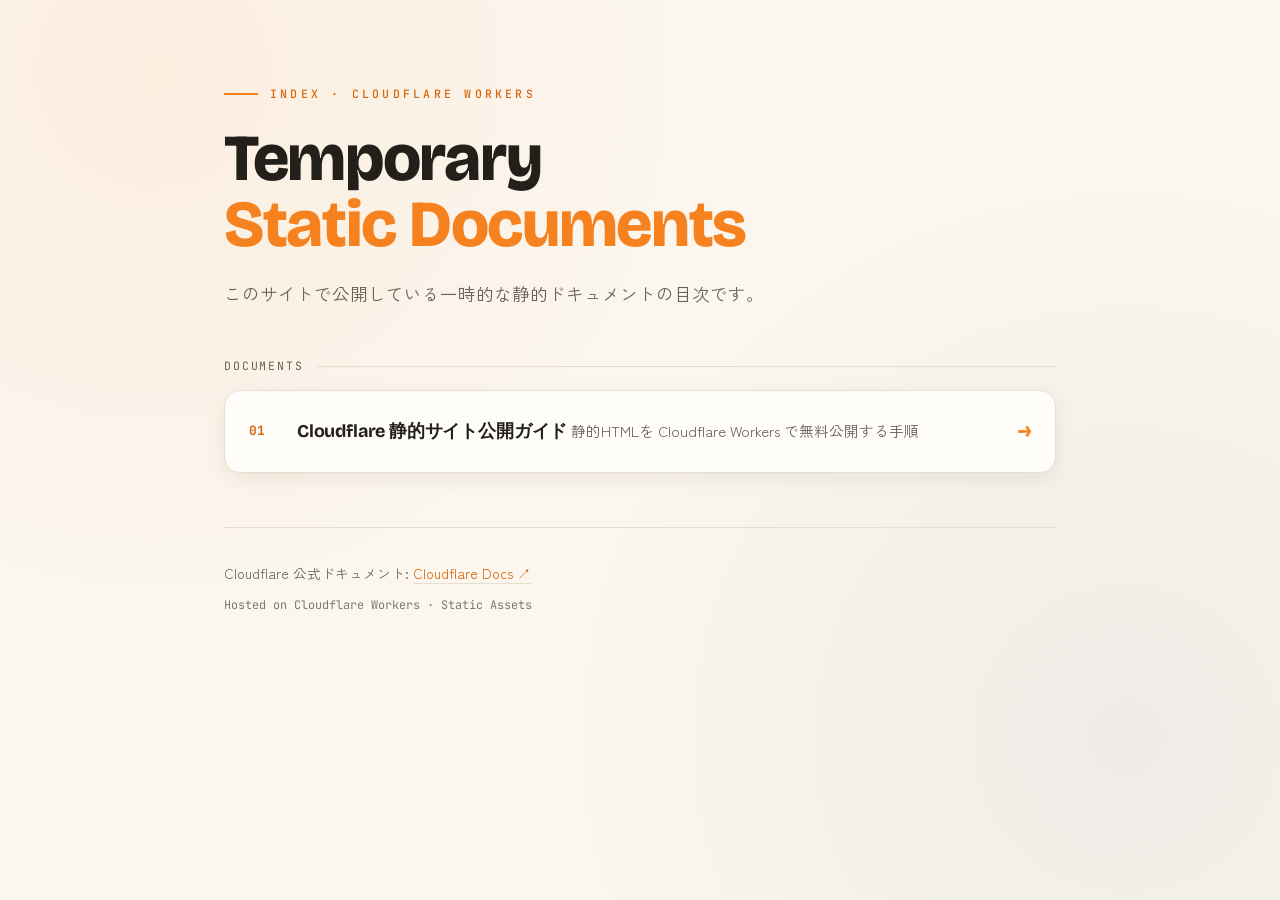
==== public/index.html @ 0d629033 "Add initial static site structure with HTML documents and styles" ====
<!DOCTYPE html>
<html lang="ja">
<head>
<meta charset="UTF-8">
<meta name="viewport" content="width=device-width, initial-scale=1.0">
<title>Temporary Static Documents</title>
<link rel="preconnect" href="https://fonts.googleapis.com">
<link rel="preconnect" href="https://fonts.gstatic.com" crossorigin>
<link href="https://fonts.googleapis.com/css2?family=Bricolage+Grotesque:opsz,wght@12..96,400;12..96,600;12..96,800&family=Zen+Kaku+Gothic+New:wght@400;500;700;900&family=JetBrains+Mono:wght@400;500;700&display=swap" rel="stylesheet">
<link rel="stylesheet" href="css/style.css">
</head>
<body>
<div class="wrap">

  <header>
    <div class="kicker">Index · Cloudflare Workers</div>
    <h1>Temporary<br><span class="orange">Static Documents</span></h1>
    <p class="sub">このサイトで公開している一時的な静的ドキュメントの目次です。</p>
  </header>

  <!-- 新しいドキュメントを追加するときは、この <ul class="docs"> に <li><a> を1つ足すだけ -->
  <div class="count">Documents</div>
  <ul class="docs">
    <li>
      <a class="doc" href="cloudflare-guide.html">
        <span class="idx">01</span>
        <span class="meta">
          <span class="title">Cloudflare 静的サイト公開ガイド</span>
          <span class="desc">静的HTMLを Cloudflare Workers で無料公開する手順</span>
        </span>
        <span class="go">→</span>
      </a>
    </li>
  </ul>

  <footer>
    <p>Cloudflare 公式ドキュメント: <a href="https://developers.cloudflare.com/" target="_blank" rel="noopener">Cloudflare Docs ↗</a></p>
    <div class="conf">Hosted on Cloudflare Workers · Static Assets</div>
  </footer>

</div>
</body>
</html>
---- public/css/style.css ----
/* ============================================================
   Temporary Static Documents — 共通スタイル
   このサイトの全ドキュメントが同じテイストを共有します。
   ============================================================ */

:root{
  --bg:#FBF6EE;--paper:#FFFDF9;--ink:#23201B;--ink-soft:#6B6358;
  --line:#E7DECF;--orange:#F6821F;--orange-deep:#D9650A;--blue:#2C4A6E;
  --shadow:rgba(60,46,20,.08);
}
*{box-sizing:border-box;margin:0;padding:0;}
html{scroll-behavior:smooth;}
body{
  font-family:"Zen Kaku Gothic New",sans-serif;background:var(--bg);color:var(--ink);
  line-height:1.75;-webkit-font-smoothing:antialiased;min-height:100vh;
  background-image:
    radial-gradient(circle at 12% 8%, rgba(246,130,31,.07), transparent 38%),
    radial-gradient(circle at 88% 82%, rgba(44,74,110,.06), transparent 42%);
  background-attachment:fixed;
}
.wrap{max-width:880px;margin:0 auto;padding:0 24px;}

/* ---------- 共通ヘッダー ---------- */
header{padding:84px 0 0;}
.kicker{
  font-family:"JetBrains Mono",monospace;font-size:.72rem;letter-spacing:.28em;
  text-transform:uppercase;color:var(--orange-deep);font-weight:500;
  display:flex;align-items:center;gap:12px;margin-bottom:22px;
}
.kicker::before{content:"";width:34px;height:2px;background:var(--orange);display:inline-block;}
h1{font-family:"Bricolage Grotesque",sans-serif;font-weight:800;
  font-size:clamp(2.4rem,6.5vw,4.1rem);line-height:1;letter-spacing:-.02em;}
h1 .orange{color:var(--orange);}
.sub{font-size:1.1rem;color:var(--ink-soft);margin-top:22px;font-weight:400;}

/* ---------- 用意するもの ---------- */
.prereq{background:var(--paper);border:1px solid var(--line);border-radius:16px;
  padding:24px 26px;margin:32px 0 40px;box-shadow:0 6px 20px var(--shadow);}
.prereq h3{font-family:"Bricolage Grotesque",sans-serif;font-size:1.05rem;font-weight:600;
  margin-bottom:12px;display:flex;align-items:center;gap:8px;}
.prereq h3 span{width:8px;height:8px;background:var(--orange);border-radius:50%;}
.prereq ul{list-style:none;display:grid;gap:8px;}
.prereq li{padding-left:24px;position:relative;font-size:.96rem;color:var(--ink-soft);}
.prereq li::before{content:"✓";position:absolute;left:0;color:var(--orange);font-weight:700;}
.prereq li b{color:var(--ink);}

/* ---------- セクション見出し ---------- */
.sec-h{font-family:"Bricolage Grotesque",sans-serif;font-weight:700;font-size:1.5rem;
  letter-spacing:-.01em;margin:18px 0 8px;display:flex;align-items:center;gap:12px;flex-wrap:wrap;}
.sec-h .bar{width:10px;height:10px;background:var(--orange);border-radius:50%;flex-shrink:0;}
.sec-h .once{font-family:"JetBrains Mono",monospace;font-size:.6rem;letter-spacing:.12em;
  text-transform:uppercase;color:#fff;background:var(--orange-deep);padding:4px 9px;
  border-radius:6px;font-weight:700;}
.sec-lead{color:var(--ink-soft);font-size:.97rem;margin-bottom:8px;}

/* ---------- URL構造の図解 ---------- */
.anatomy{background:var(--paper);border:1px solid var(--line);border-radius:18px;
  padding:30px 26px;margin:22px 0 26px;box-shadow:0 6px 20px var(--shadow);}
.url-line{font-family:"JetBrains Mono",monospace;font-size:clamp(.85rem,2.6vw,1.3rem);
  font-weight:700;display:flex;flex-wrap:wrap;align-items:flex-end;gap:2px;justify-content:center;
  line-height:1.4;}
.seg{display:inline-flex;flex-direction:column;align-items:center;gap:8px;padding-top:4px;}
.seg .txt{padding:4px 8px;border-radius:7px;}
.seg.s1 .txt{background:rgba(246,130,31,.16);color:var(--orange-deep);}
.seg.s2 .txt{background:rgba(44,74,110,.14);color:var(--blue);}
.seg.s3 .txt{color:var(--ink-soft);}
.seg .tag{font-family:"Zen Kaku Gothic New",sans-serif;font-size:.64rem;font-weight:700;
  letter-spacing:.04em;white-space:nowrap;}
.seg.s1 .tag{color:var(--orange-deep);}
.seg.s2 .tag{color:var(--blue);}
.seg.s3 .tag{color:var(--ink-soft);}
.dot{color:var(--ink-soft);font-weight:700;align-self:flex-end;padding-bottom:6px;}

/* ---------- ステップリスト ---------- */
ol.steps{list-style:none;counter-reset:step;margin-top:24px;}
ol.steps>li{counter-increment:step;position:relative;padding:0 0 32px 64px;}
ol.steps>li::before{content:counter(step);position:absolute;left:0;top:-2px;
  width:42px;height:42px;border-radius:50%;background:var(--paper);
  border:2px solid var(--orange);color:var(--orange-deep);
  font-family:"Bricolage Grotesque",sans-serif;font-weight:800;font-size:1.15rem;
  display:flex;align-items:center;justify-content:center;box-shadow:0 4px 14px var(--shadow);}
ol.steps>li::after{content:"";position:absolute;left:20px;top:44px;bottom:4px;width:2px;
  background:linear-gradient(var(--line),transparent);}
ol.steps>li:last-child::after{display:none;}
.step-title{font-weight:700;font-size:1.06rem;margin-bottom:4px;}
.step-body{color:var(--ink-soft);font-size:.97rem;}
.step-body b{color:var(--ink);font-weight:700;}

/* ---------- インラインUI要素 ---------- */
.ui{font-family:"JetBrains Mono",monospace;font-size:.8rem;background:#F0E8D8;
  border:1px solid var(--line);border-radius:6px;padding:2px 8px;color:var(--blue);
  white-space:nowrap;font-weight:500;}
.arrow{color:var(--orange);font-weight:700;margin:0 2px;}

/* ---------- コードブロック ---------- */
pre{background:#221F1A;border-radius:14px;padding:20px 22px;margin-top:14px;
  overflow-x:auto;box-shadow:0 10px 30px rgba(40,30,10,.18);position:relative;}
pre code{font-family:"JetBrains Mono",monospace;font-size:.82rem;color:#F3ECDD;
  line-height:1.85;display:block;}
pre .cmt{color:#7E9B6C;}
pre .cmd{color:#F6A04C;}
pre .key{color:#9CC4E4;}
pre .str{color:#E4C07A;}
.terminal-dot{position:absolute;top:14px;right:16px;display:flex;gap:6px;}
.terminal-dot i{width:9px;height:9px;border-radius:50%;display:block;opacity:.55;}
.terminal-dot i:nth-child(1){background:#FF5F56;}
.terminal-dot i:nth-child(2){background:#FFBD2E;}
.terminal-dot i:nth-child(3){background:#27C93F;}

/* ---------- 補足ノート ---------- */
.note{display:flex;gap:14px;background:var(--paper);border:1px solid var(--line);
  border-left:4px solid var(--orange);border-radius:12px;padding:16px 18px;margin-top:14px;
  font-size:.92rem;color:var(--ink-soft);}
.note b{color:var(--ink);font-weight:700;}
.note .ic{font-family:"Bricolage Grotesque",sans-serif;font-weight:800;color:var(--orange-deep);
  font-size:1.1rem;flex-shrink:0;}

/* ---------- 結果（公開URL） ---------- */
.result{margin-top:6px;background:linear-gradient(135deg,#FFF4E6,#FFFDF9);
  border:1px dashed var(--orange);border-radius:14px;padding:18px 22px;}
.result .lbl{font-family:"JetBrains Mono",monospace;font-size:.68rem;letter-spacing:.16em;
  text-transform:uppercase;color:var(--orange-deep);}
.result .url{font-family:"JetBrains Mono",monospace;font-size:1rem;color:var(--ink);
  font-weight:700;margin-top:6px;word-break:break-all;}

.divider{height:1px;background:var(--line);margin:50px 0 0;}

/* ---------- タブ ---------- */
.tabs{display:flex;gap:6px;margin:4px 0 30px;flex-wrap:wrap;position:sticky;top:0;
  background:var(--bg);padding:14px 0;z-index:20;border-bottom:1px solid var(--line);}
.tab{font-family:"Zen Kaku Gothic New",sans-serif;font-weight:700;font-size:.92rem;
  border:1px solid var(--line);background:var(--paper);color:var(--ink-soft);
  padding:11px 18px;border-radius:12px;cursor:pointer;transition:.18s;
  display:flex;align-items:center;gap:9px;}
.tab .n{font-family:"JetBrains Mono",monospace;font-size:.72rem;opacity:.6;}
.tab:hover{border-color:var(--orange);color:var(--ink);}
.tab.active{background:var(--ink);color:#fff;border-color:var(--ink);}
.tab.active .n{opacity:.7;}
.panel{display:none;animation:fade .4s ease;}
.panel.active{display:block;}
@keyframes fade{from{opacity:0;transform:translateY(8px);}to{opacity:1;transform:none;}}
.panel-head h2{font-family:"Bricolage Grotesque",sans-serif;font-weight:600;
  font-size:1.5rem;letter-spacing:-.01em;}
.panel-head p{color:var(--ink-soft);font-size:.96rem;margin-top:6px;}

/* ---------- 目次（index）の文書カード ---------- */
.count{font-family:"JetBrains Mono",monospace;font-size:.72rem;letter-spacing:.16em;
  text-transform:uppercase;color:var(--ink-soft);margin:46px 0 14px;
  display:flex;align-items:center;gap:12px;}
.count::after{content:"";flex:1;height:1px;background:var(--line);}
.docs{list-style:none;display:grid;gap:14px;}
.doc{display:flex;align-items:center;gap:18px;text-decoration:none;color:inherit;
  background:var(--paper);border:1px solid var(--line);border-radius:16px;
  padding:22px 24px;box-shadow:0 6px 20px var(--shadow);
  transition:transform .16s ease,border-color .16s ease,box-shadow .16s ease;}
.doc:hover{transform:translateY(-2px);border-color:var(--orange);box-shadow:0 12px 28px var(--shadow);}
.doc .idx{font-family:"JetBrains Mono",monospace;font-size:.8rem;font-weight:700;
  color:var(--orange-deep);flex-shrink:0;width:30px;}
.doc .meta{flex:1;min-width:0;}
.doc .title{font-family:"Bricolage Grotesque",sans-serif;font-weight:700;
  font-size:1.12rem;letter-spacing:-.01em;}
.doc .desc{color:var(--ink-soft);font-size:.92rem;margin-top:3px;}
.doc .go{font-family:"Bricolage Grotesque",sans-serif;font-weight:800;font-size:1.3rem;
  color:var(--orange);flex-shrink:0;transition:transform .16s ease;}
.doc:hover .go{transform:translateX(4px);}

/* ---------- フッター ---------- */
footer{margin-top:54px;padding:34px 0 70px;border-top:1px solid var(--line);
  color:var(--ink-soft);font-size:.85rem;}
footer a{color:var(--orange-deep);text-decoration:none;border-bottom:1px solid var(--line);}
footer a:hover{border-color:var(--orange);}
.conf{font-family:"JetBrains Mono",monospace;font-size:.74rem;margin-top:10px;opacity:.85;line-height:1.7;}
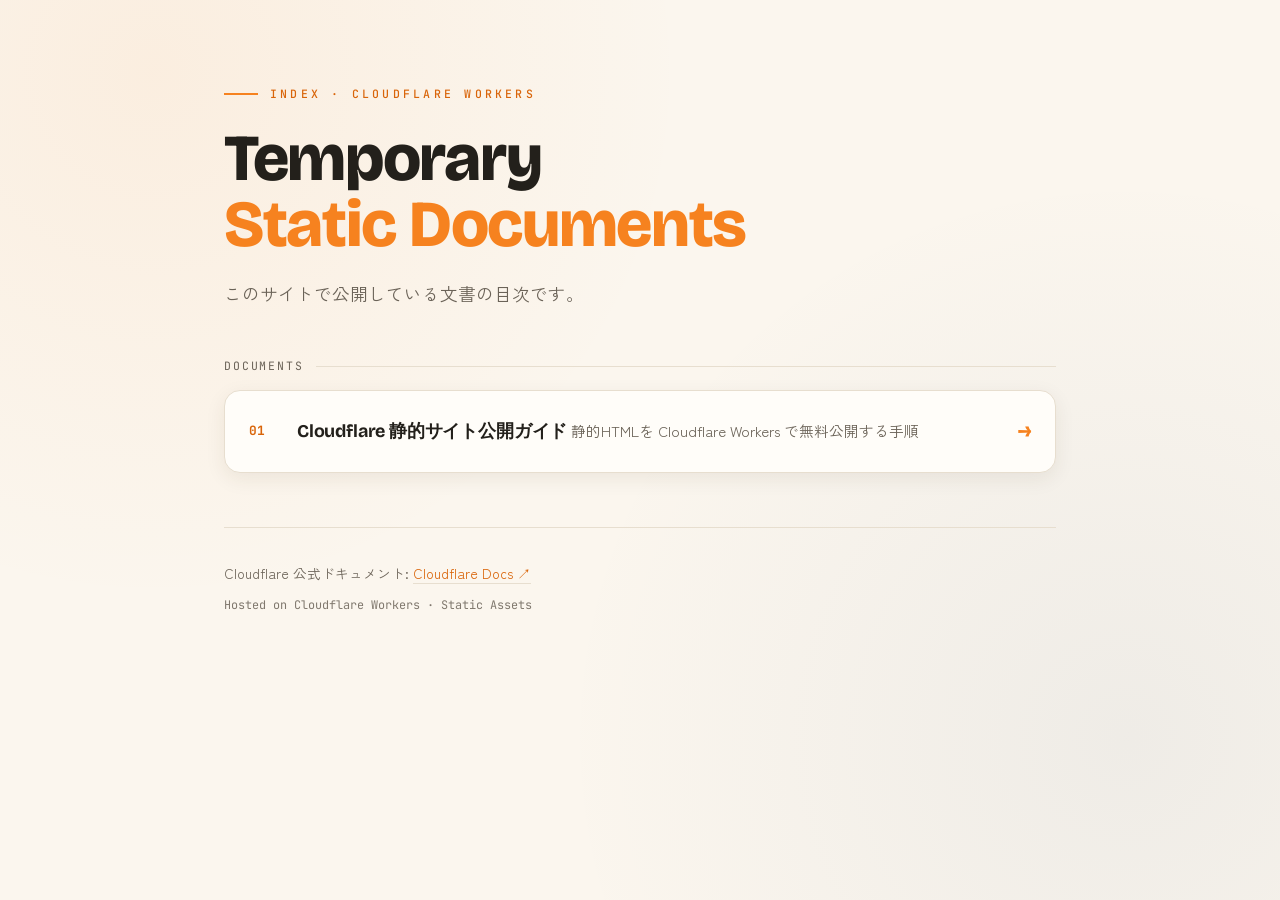
==== commit 770aa563: "Update subtitle in index.html for clarity on document purpose" ====
--- a/public/index.html
+++ b/public/index.html
@@ -15,7 +15,7 @@
   <header>
     <div class="kicker">Index · Cloudflare Workers</div>
     <h1>Temporary<br><span class="orange">Static Documents</span></h1>
-    <p class="sub">このサイトで公開している一時的な静的ドキュメントの目次です。</p>
+    <p class="sub">このサイトで公開している文書の目次です。</p>
   </header>
 
   <!-- 新しいドキュメントを追加するときは、この <ul class="docs"> に <li><a> を1つ足すだけ -->
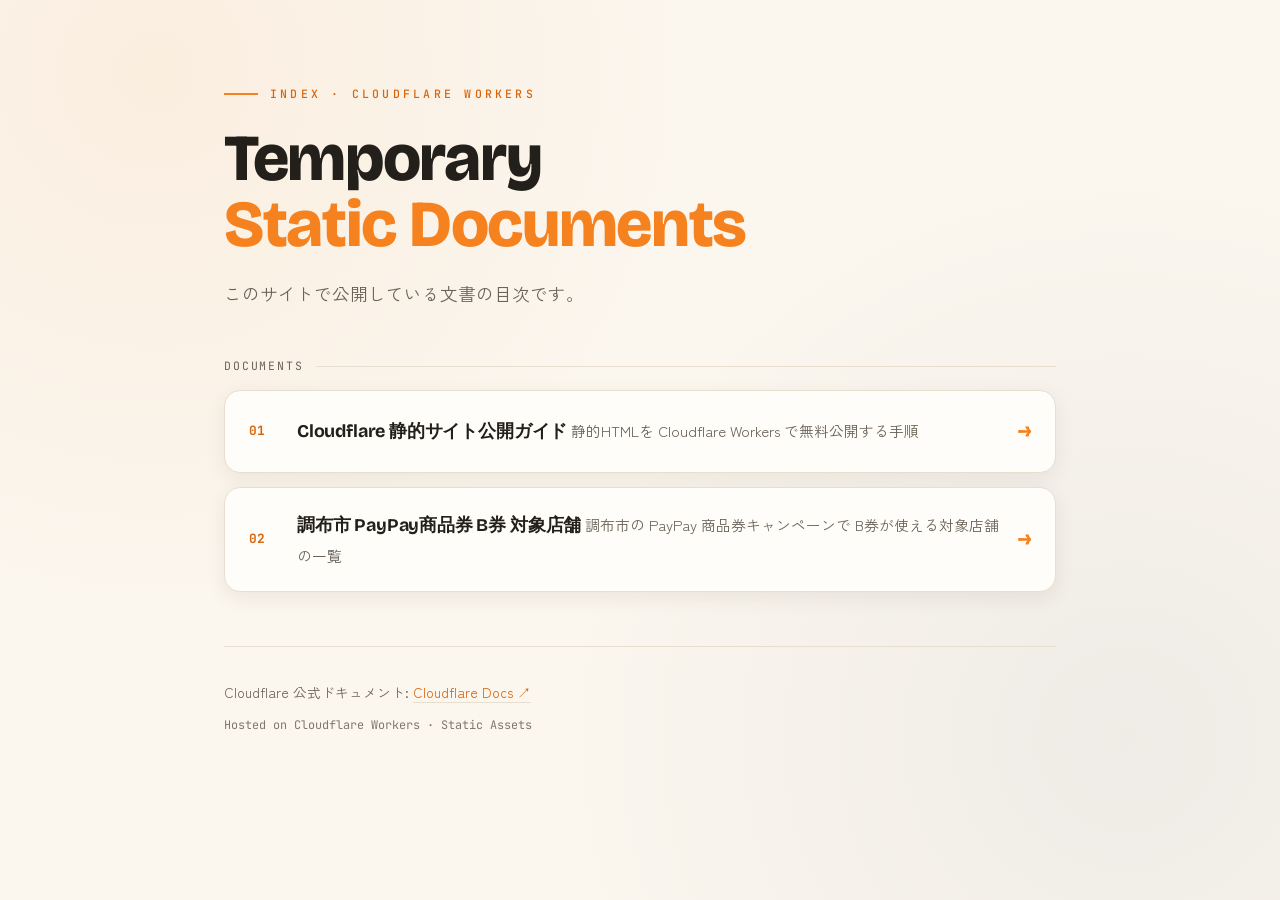
==== commit dd5a9832: "Add new page for 調布市 PayPay商品券 B券 対象店舗 and implement sortable table" ====
--- a/public/index.html
+++ b/public/index.html
@@ -8,6 +8,11 @@
 <link rel="preconnect" href="https://fonts.gstatic.com" crossorigin>
 <link href="https://fonts.googleapis.com/css2?family=Bricolage+Grotesque:opsz,wght@12..96,400;12..96,600;12..96,800&family=Zen+Kaku+Gothic+New:wght@400;500;700;900&family=JetBrains+Mono:wght@400;500;700&display=swap" rel="stylesheet">
 <link rel="stylesheet" href="css/style.css">
+<link rel="icon" href="/favicon.ico" sizes="any">
+<link rel="icon" href="/favicon.svg" type="image/svg+xml">
+<link rel="apple-touch-icon" href="/apple-touch-icon.png">
+<link rel="manifest" href="/site.webmanifest">
+<meta name="theme-color" content="#F6821F">
 </head>
 <body>
 <div class="wrap">
@@ -31,6 +36,16 @@
         <span class="go">→</span>
       </a>
     </li>
+    <li>
+      <a class="doc" href="chofu-paypay-b.html">
+        <span class="idx">02</span>
+        <span class="meta">
+          <span class="title">調布市 PayPay商品券 B券 対象店舗</span>
+          <span class="desc">調布市の PayPay 商品券キャンペーンで B券が使える対象店舗の一覧</span>
+        </span>
+        <span class="go">&rarr;</span>
+      </a>
+    </li>
   </ul>
 
   <footer>
--- a/public/css/style.css
+++ b/public/css/style.css
@@ -164,6 +164,26 @@
   color:var(--orange);flex-shrink:0;transition:transform .16s ease;}
 .doc:hover .go{transform:translateX(4px);}
 
+/* ---------- ソート可能な表 ---------- */
+.table-wrap{background:var(--paper);border:1px solid var(--line);border-radius:16px;
+  box-shadow:0 6px 20px var(--shadow);overflow:hidden;margin:8px 0 26px;}
+table.sortable{width:100%;border-collapse:collapse;font-size:.97rem;}
+table.sortable th,table.sortable td{text-align:left;padding:14px 22px;}
+table.sortable thead th{background:#F4ECDD;color:var(--ink);font-weight:700;
+  font-family:"Bricolage Grotesque",sans-serif;letter-spacing:-.01em;
+  cursor:pointer;user-select:none;white-space:nowrap;
+  border-bottom:2px solid var(--line);transition:color .15s;}
+table.sortable thead th:hover{color:var(--orange-deep);}
+table.sortable thead th::after{content:"⇅";font-size:.78rem;margin-left:8px;
+  color:var(--ink-soft);opacity:.45;}
+table.sortable thead th[aria-sort="ascending"]::after{content:"↑";color:var(--orange);opacity:1;}
+table.sortable thead th[aria-sort="descending"]::after{content:"↓";color:var(--orange);opacity:1;}
+table.sortable tbody tr{border-top:1px solid var(--line);}
+table.sortable tbody tr:first-child{border-top:none;}
+table.sortable tbody tr:hover{background:#FBF4E7;}
+table.sortable tbody td{color:var(--ink-soft);}
+table.sortable tbody td:last-child{color:var(--ink);font-weight:500;}
+
 /* ---------- フッター ---------- */
 footer{margin-top:54px;padding:34px 0 70px;border-top:1px solid var(--line);
   color:var(--ink-soft);font-size:.85rem;}
